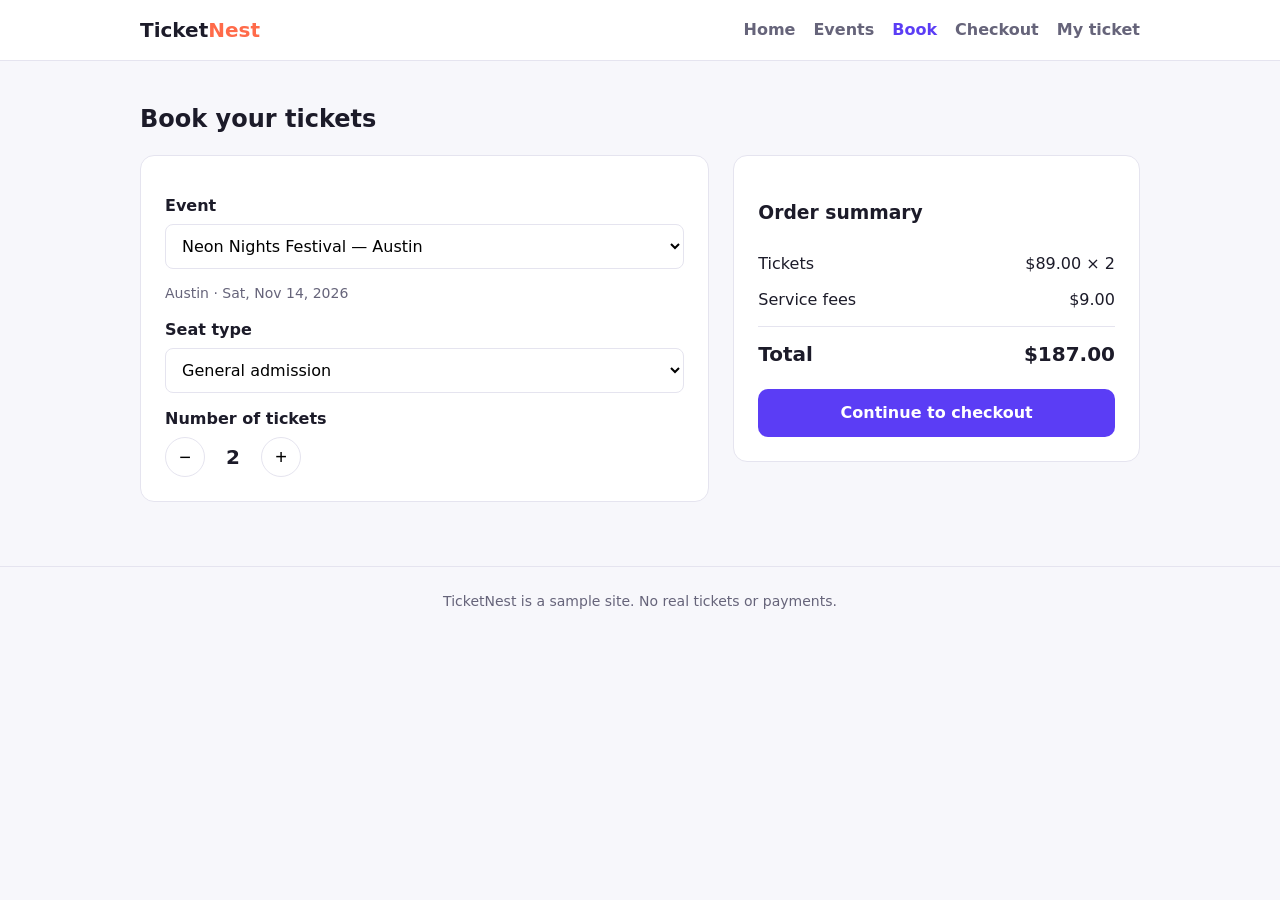
==== booking.html @ 716834b7 "Add sample ticket booking static site Co-Authored-By: Claude Sonnet 5.5 <noreply@anthropic.com> Clau" ====
<!doctype html>
<html lang="en"><head><meta charset="utf-8"><meta name="viewport" content="width=device-width,initial-scale=1">
<title>Book tickets · TicketNest</title><link rel="stylesheet" href="style.css"></head>
<body data-page="booking">
<header class="site"><div class="wrap"><a class="logo" href="index.html">Ticket<span>Nest</span></a><nav><a href="index.html">Home</a><a href="events.html">Events</a><a href="booking.html" class=active>Book</a><a href="checkout.html">Checkout</a><a href="confirmation.html">My ticket</a></nav></div></header>
<main><div class="wrap"><h2>Book your tickets</h2><div class="two">
<div class="panel"><label for="event">Event</label><select id="event"></select><p class="meta" id="date"></p>
<label for="seat">Seat type</label><select id="seat"></select>
<label>Number of tickets</label><div class="qty"><button id="minus" aria-label="Fewer">−</button><output id="qty">2</output><button id="plus" aria-label="More">+</button></div></div>
<div class="panel sum"><h3>Order summary</h3><div><span>Tickets</span><span id="unit"></span></div><div><span>Service fees</span><span id="fees"></span></div><div class="total"><span>Total</span><span id="total"></span></div><button class="btn" id="go" style="width:100%;margin-top:14px">Continue to checkout</button></div>
</div></div></main>
<footer><div class="wrap">TicketNest is a sample site. No real tickets or payments.</div></footer>
<script src="app.js"></script></body></html>
---- style.css ----
:root{--bg:#f7f7fb;--card:#fff;--ink:#1c1b29;--muted:#66647a;--brand:#5b3df5;--brand-d:#4328d4;--accent:#ff6b4a;--line:#e5e4ef;--ok:#14a05a}
*{box-sizing:border-box}
body{margin:0;font-family:system-ui,-apple-system,"Segoe UI",Roboto,sans-serif;background:var(--bg);color:var(--ink);line-height:1.5}
a{color:var(--brand)}
.wrap{max-width:1040px;margin:0 auto;padding:0 20px}
header.site{background:var(--card);border-bottom:1px solid var(--line);position:sticky;top:0;z-index:5}
header.site .wrap{display:flex;align-items:center;justify-content:space-between;height:60px}
.logo{font-weight:800;font-size:20px;text-decoration:none;color:var(--ink)}
.logo span{color:var(--accent)}
nav a{margin-left:18px;text-decoration:none;color:var(--muted);font-weight:600}
nav a.active,nav a:hover{color:var(--brand)}
.hero{background:linear-gradient(135deg,#5b3df5,#9b5cff 60%,#ff6b4a);color:#fff;padding:72px 0;text-align:center}
.hero h1{font-size:clamp(30px,5vw,48px);margin:0 0 12px}
.hero p{font-size:18px;opacity:.92;margin:0 0 26px}
.btn{display:inline-block;background:var(--brand);color:#fff;border:0;border-radius:10px;padding:12px 22px;font:inherit;font-weight:700;cursor:pointer;text-decoration:none}
.btn:hover{background:var(--brand-d)}
.btn.light{background:#fff;color:var(--brand)}
.btn.ghost{background:transparent;color:var(--brand);border:2px solid var(--brand)}
.btn[disabled]{opacity:.5;cursor:not-allowed}
main{padding:40px 0 64px}
h2{margin:0 0 18px}
.grid{display:grid;grid-template-columns:repeat(auto-fill,minmax(250px,1fr));gap:20px}
.card{background:var(--card);border:1px solid var(--line);border-radius:14px;overflow:hidden;display:flex;flex-direction:column}
.card .img{height:130px;display:flex;align-items:center;justify-content:center;font-size:52px}
.card .body{padding:16px;display:flex;flex-direction:column;gap:6px;flex:1}
.card h3{margin:0;font-size:18px}
.meta{color:var(--muted);font-size:14px}
.price{font-weight:800}
.card .body .btn{margin-top:auto;text-align:center}
.tag{display:inline-block;font-size:12px;font-weight:700;background:#eeeaff;color:var(--brand);padding:2px 10px;border-radius:99px;width:fit-content}
.steps{display:grid;grid-template-columns:repeat(auto-fit,minmax(200px,1fr));gap:20px;margin-top:48px}
.step{background:var(--card);border:1px solid var(--line);border-radius:14px;padding:20px}
.step b{display:inline-flex;width:32px;height:32px;border-radius:50%;background:var(--brand);color:#fff;align-items:center;justify-content:center;margin-bottom:8px}
.filters{display:flex;gap:10px;flex-wrap:wrap;margin-bottom:24px}
.chip{border:1px solid var(--line);background:var(--card);border-radius:99px;padding:6px 16px;font:inherit;font-weight:600;cursor:pointer}
.chip.on{background:var(--brand);border-color:var(--brand);color:#fff}
.panel{background:var(--card);border:1px solid var(--line);border-radius:14px;padding:24px}
.two{display:grid;grid-template-columns:1.4fr 1fr;gap:24px;align-items:start}
@media(max-width:760px){.two{grid-template-columns:1fr}nav a{margin-left:10px;font-size:14px}}
label{display:block;font-weight:600;margin:14px 0 6px}
input,select{width:100%;padding:11px 12px;border:1px solid var(--line);border-radius:8px;font:inherit;background:#fff}
input:focus,select:focus{outline:2px solid var(--brand);border-color:transparent}
.row{display:grid;grid-template-columns:1fr 1fr;gap:14px}
.qty{display:flex;align-items:center;gap:14px}
.qty button{width:40px;height:40px;border-radius:50%;border:1px solid var(--line);background:#fff;font-size:20px;cursor:pointer}
.qty output{font-size:20px;font-weight:700;min-width:28px;text-align:center}
.sum div{display:flex;justify-content:space-between;padding:6px 0}
.sum .total{border-top:1px solid var(--line);margin-top:8px;padding-top:12px;font-weight:800;font-size:20px}
.ticket{background:var(--card);border:2px dashed var(--brand);border-radius:16px;padding:28px;max-width:560px;margin:0 auto;text-align:center}
.ticket .code{font-family:ui-monospace,monospace;font-size:28px;letter-spacing:3px;background:#eeeaff;border-radius:10px;padding:10px;margin:14px 0}
.ok{color:var(--ok);font-size:48px}
.empty{text-align:center;padding:40px}
footer{border-top:1px solid var(--line);padding:24px 0;color:var(--muted);text-align:center;font-size:14px}
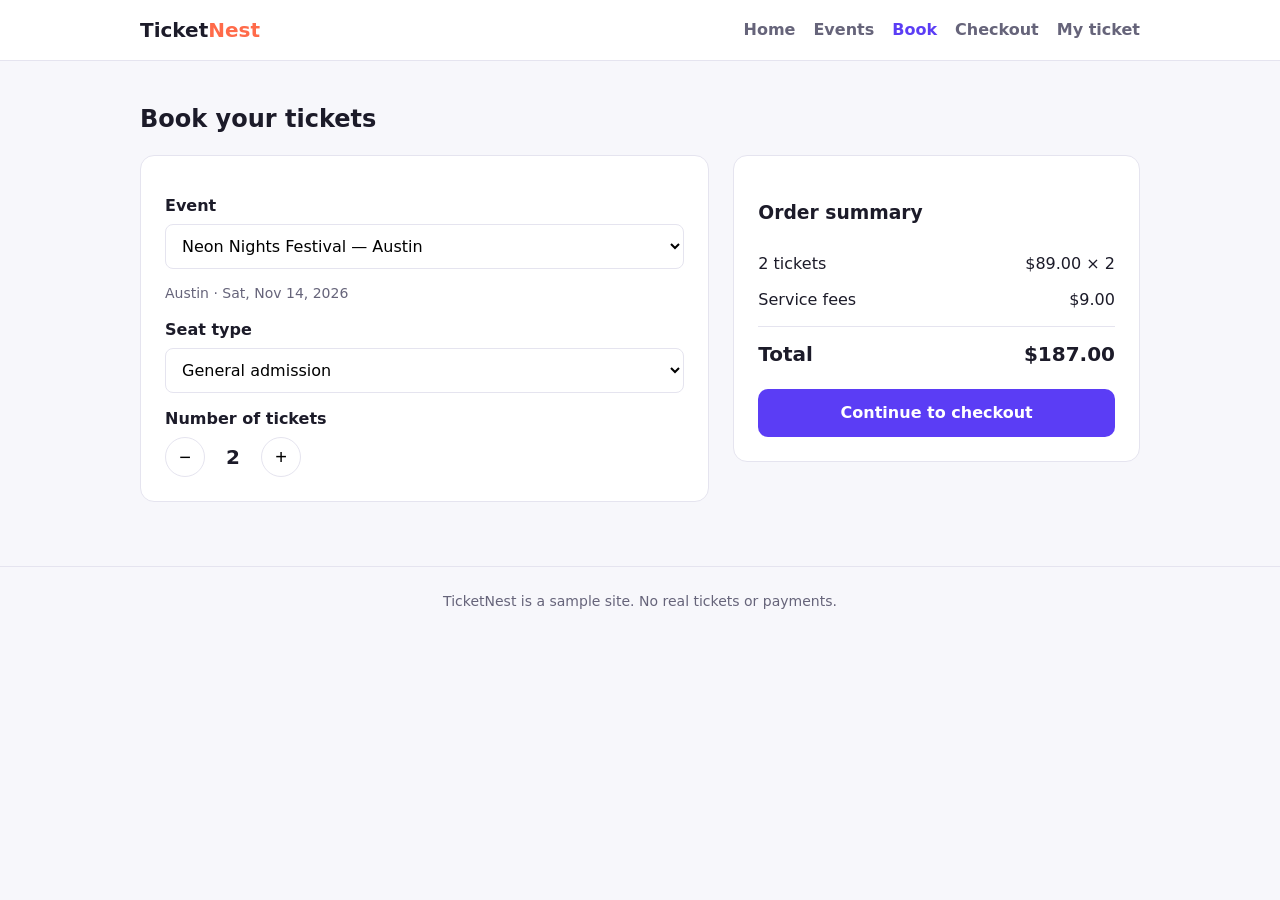
==== commit 122b28ff: "Prepare site for localization Move UI strings to locales/en.js, add i18n runtime with Intl formattin" ====
--- a/booking.html
+++ b/booking.html
@@ -1,13 +1,13 @@
 <!doctype html>
-<html lang="en"><head><meta charset="utf-8"><meta name="viewport" content="width=device-width,initial-scale=1">
-<title>Book tickets · TicketNest</title><link rel="stylesheet" href="style.css"></head>
+<html lang="en" dir="ltr"><head><meta charset="utf-8"><meta name="viewport" content="width=device-width,initial-scale=1">
+<title>TicketNest</title><link rel="stylesheet" href="style.css"></head>
 <body data-page="booking">
-<header class="site"><div class="wrap"><a class="logo" href="index.html">Ticket<span>Nest</span></a><nav><a href="index.html">Home</a><a href="events.html">Events</a><a href="booking.html" class=active>Book</a><a href="checkout.html">Checkout</a><a href="confirmation.html">My ticket</a></nav></div></header>
-<main><div class="wrap"><h2>Book your tickets</h2><div class="two">
-<div class="panel"><label for="event">Event</label><select id="event"></select><p class="meta" id="date"></p>
-<label for="seat">Seat type</label><select id="seat"></select>
-<label>Number of tickets</label><div class="qty"><button id="minus" aria-label="Fewer">−</button><output id="qty">2</output><button id="plus" aria-label="More">+</button></div></div>
-<div class="panel sum"><h3>Order summary</h3><div><span>Tickets</span><span id="unit"></span></div><div><span>Service fees</span><span id="fees"></span></div><div class="total"><span>Total</span><span id="total"></span></div><button class="btn" id="go" style="width:100%;margin-top:14px">Continue to checkout</button></div>
+<header class="site"><div class="wrap"><a class="logo" href="index.html">Ticket<span>Nest</span></a><nav><a href="index.html" data-i18n="nav.home"></a><a href="events.html" data-i18n="nav.events"></a><a href="booking.html" class=active data-i18n="nav.book"></a><a href="checkout.html" data-i18n="nav.checkout"></a><a href="confirmation.html" data-i18n="nav.ticket"></a><span id="lang"></span></nav></div></header>
+<main><div class="wrap"><h2 data-i18n="booking.heading"></h2><div class="two">
+<div class="panel"><label for="event" data-i18n="booking.event"></label><select id="event"></select><p class="meta" id="date"></p>
+<label for="seat" data-i18n="booking.seat"></label><select id="seat"></select>
+<label data-i18n="booking.qty"></label><div class="qty"><button id="minus" data-i18n-attr="aria-label:booking.fewer">−</button><output id="qty">2</output><button id="plus" data-i18n-attr="aria-label:booking.more">+</button></div></div>
+<div class="panel sum"><h3 data-i18n="booking.summary"></h3><div><span id="tickets"></span><span id="unit"></span></div><div><span data-i18n="booking.fees"></span><span id="fees"></span></div><div class="total"><span data-i18n="booking.total"></span><span id="total"></span></div><button class="btn" id="go" style="width:100%;margin-top:14px" data-i18n="booking.continue"></button></div>
 </div></div></main>
-<footer><div class="wrap">TicketNest is a sample site. No real tickets or payments.</div></footer>
-<script src="app.js"></script></body></html>+<footer><div class="wrap" data-i18n="footer.note"></div></footer>
+<script src="locales/en.js"></script><script src="i18n.js"></script><script src="app.js"></script></body></html>
--- a/style.css
+++ b/style.css
@@ -7,7 +7,7 @@
 header.site .wrap{display:flex;align-items:center;justify-content:space-between;height:60px}
 .logo{font-weight:800;font-size:20px;text-decoration:none;color:var(--ink)}
 .logo span{color:var(--accent)}
-nav a{margin-left:18px;text-decoration:none;color:var(--muted);font-weight:600}
+nav a{margin-inline-start:18px;text-decoration:none;color:var(--muted);font-weight:600}
 nav a.active,nav a:hover{color:var(--brand)}
 .hero{background:linear-gradient(135deg,#5b3df5,#9b5cff 60%,#ff6b4a);color:#fff;padding:72px 0;text-align:center}
 .hero h1{font-size:clamp(30px,5vw,48px);margin:0 0 12px}
@@ -36,7 +36,7 @@
 .chip.on{background:var(--brand);border-color:var(--brand);color:#fff}
 .panel{background:var(--card);border:1px solid var(--line);border-radius:14px;padding:24px}
 .two{display:grid;grid-template-columns:1.4fr 1fr;gap:24px;align-items:start}
-@media(max-width:760px){.two{grid-template-columns:1fr}nav a{margin-left:10px;font-size:14px}}
+@media(max-width:760px){.two{grid-template-columns:1fr}nav a{margin-inline-start:10px;font-size:14px}}
 label{display:block;font-weight:600;margin:14px 0 6px}
 input,select{width:100%;padding:11px 12px;border:1px solid var(--line);border-radius:8px;font:inherit;background:#fff}
 input:focus,select:focus{outline:2px solid var(--brand);border-color:transparent}
@@ -51,3 +51,5 @@
 .ok{color:var(--ok);font-size:48px}
 .empty{text-align:center;padding:40px}
 footer{border-top:1px solid var(--line);padding:24px 0;color:var(--muted);text-align:center;font-size:14px}
+
+#lang select{width:auto;margin-inline-start:18px;padding:6px 8px}
